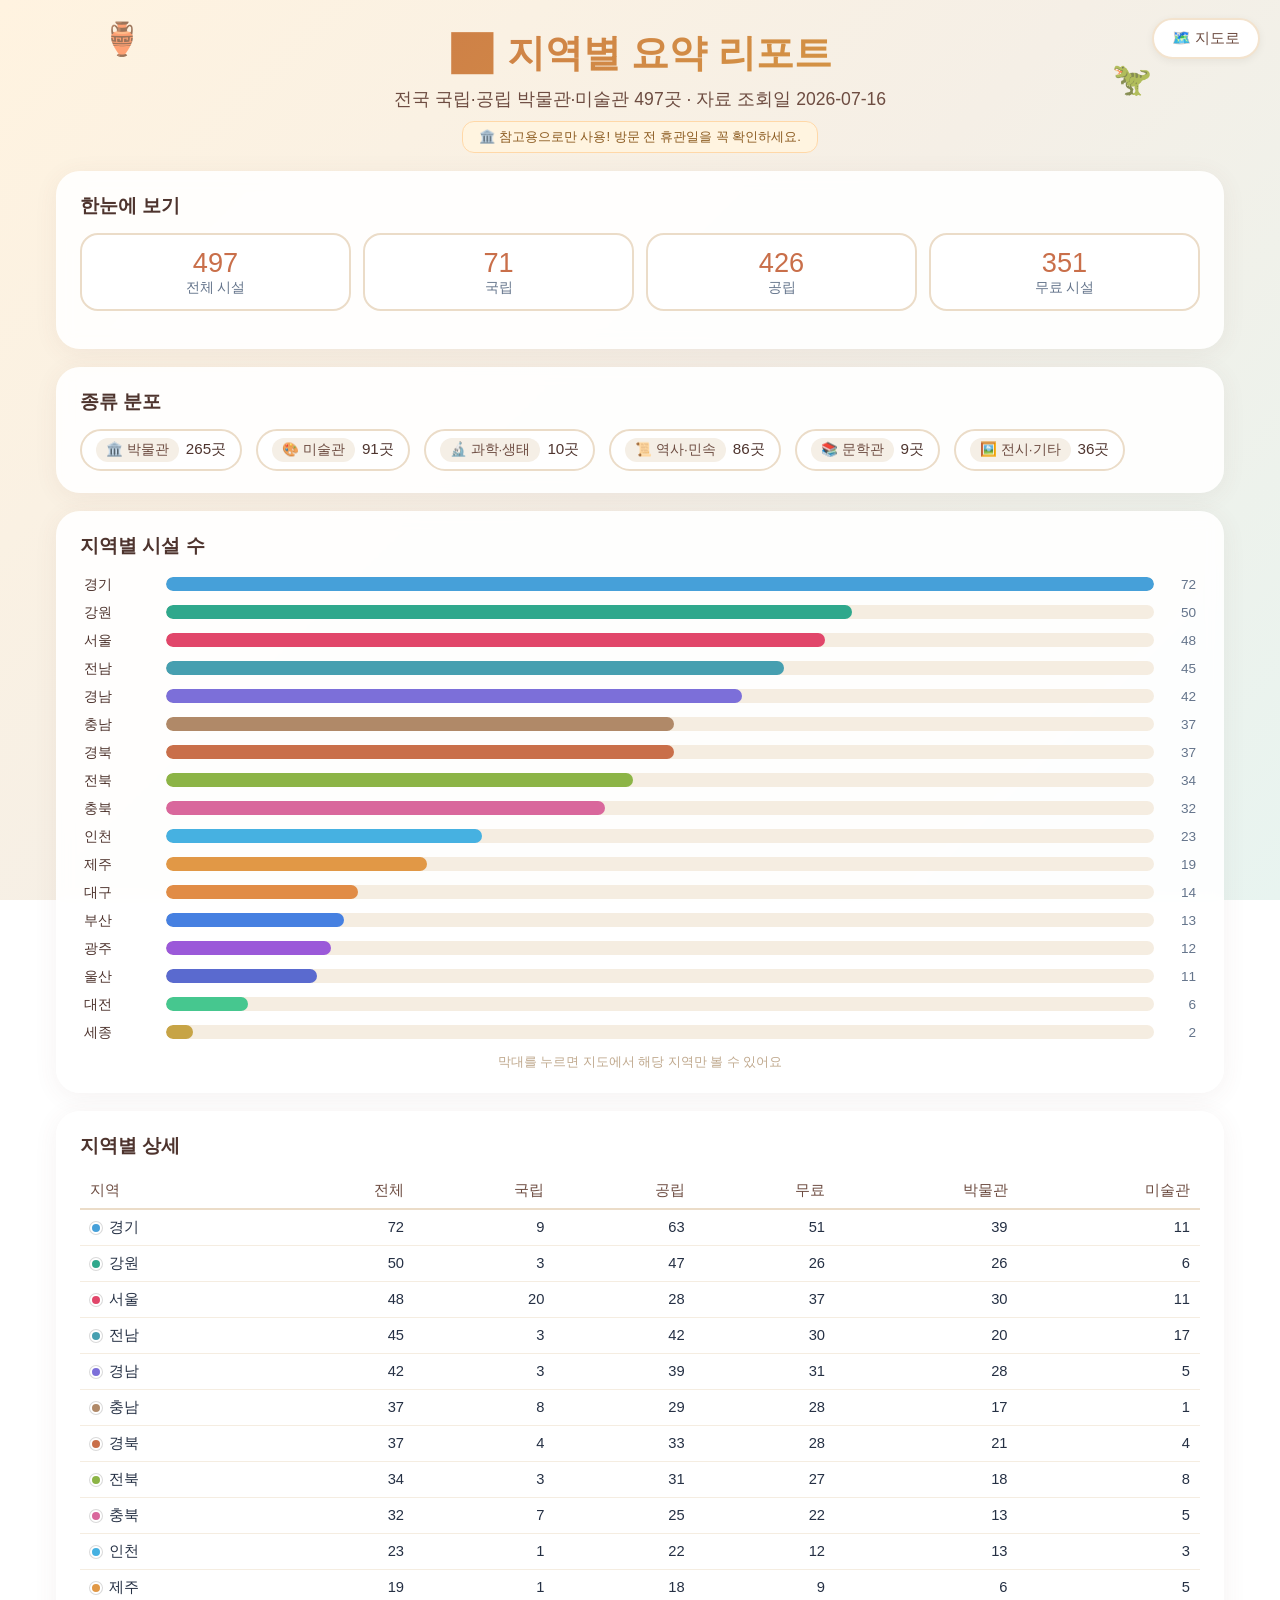
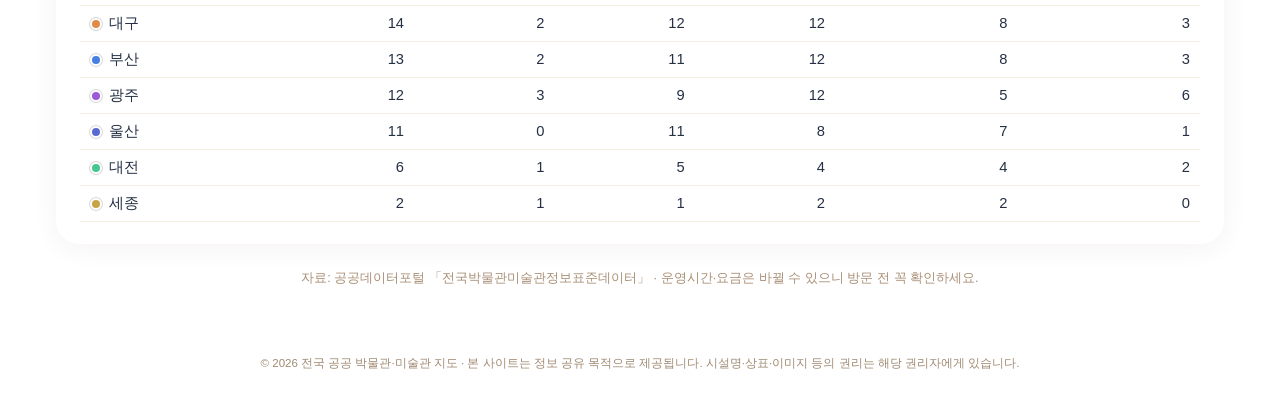
==== report.html @ 0f8174a8 "전국 공공 박물관·미술관 지도 초기 버전 - 공공데이터포털 전국박물관미술관정보표준데이터 기반 국립·공립 497곳 - Leaflet 지도 + 카드 목록, 지역/시군구/구분/종류/무료" ====
<!DOCTYPE html>
<html lang="ko">
<head>
<meta charset="UTF-8">
<meta name="viewport" content="width=device-width, initial-scale=1.0">
<meta http-equiv="Content-Security-Policy" content="default-src 'self'; script-src 'self'; style-src 'self' 'unsafe-inline' https://fonts.googleapis.com; font-src https://fonts.gstatic.com; img-src 'self' data:; connect-src 'self'; object-src 'none'; base-uri 'self'; form-action 'none'">
<title>지역별 요약 리포트 📊</title>
<meta name="description" content="전국 국립·공립 박물관·미술관 지역별 현황 요약 리포트">
<meta name="theme-color" content="#8D6E63">
<link rel="manifest" href="manifest.json">
<link rel="icon" type="image/png" sizes="512x512" href="assets/icons/app-icon-512.png">
<link rel="apple-touch-icon" sizes="180x180" href="assets/icons/app-icon-apple-180.png">
<meta name="apple-mobile-web-app-capable" content="yes">
<meta name="apple-mobile-web-app-status-bar-style" content="default">
<meta name="apple-mobile-web-app-title" content="박물관 지도">
<link rel="stylesheet" href="assets/css/style.css">
</head>
<body>

<header class="app-header">
  <a class="report-btn" href="index.html">🗺️ 지도로</a>
  <div class="header-inner">
    <h1 class="app-title">📊 지역별 요약 리포트</h1>
    <p class="app-subtitle">전국 국립·공립 박물관·미술관 <span id="totalCount"></span>곳 · 자료 조회일 <span id="surveyDate"></span></p>
    <div class="top-notice">🏛️ 참고용으로만 사용! 방문 전 휴관일을 꼭 확인하세요.</div>
  </div>
  <div class="floating-emoji e1">🏺</div>
  <div class="floating-emoji e2">🦖</div>
</header>

<main class="container report-page">

  <!-- 핵심 지표 -->
  <section class="panel">
    <h2 class="report-section-title">한눈에 보기</h2>
    <div class="stat-tiles" id="statTiles"></div>
  </section>

  <!-- 종류 분포 -->
  <section class="panel">
    <h2 class="report-section-title">종류 분포</h2>
    <div class="status-chips" id="kindChips"></div>
  </section>

  <!-- 지역별 시설 수 -->
  <section class="panel">
    <h2 class="report-section-title">지역별 시설 수</h2>
    <div class="district-bars" id="regionBars"></div>
    <p class="dash-hint">막대를 누르면 지도에서 해당 지역만 볼 수 있어요</p>
  </section>

  <!-- 지역별 상세 표 -->
  <section class="panel">
    <h2 class="report-section-title">지역별 상세</h2>
    <div class="table-wrap">
      <table class="report-table" id="reportTable">
        <thead>
          <tr>
            <th>지역</th><th>전체</th><th>국립</th><th>공립</th><th>무료</th><th>박물관</th><th>미술관</th>
          </tr>
        </thead>
        <tbody></tbody>
      </table>
    </div>
  </section>

  <footer class="app-footer">
    <p>자료: 공공데이터포털 「전국박물관미술관정보표준데이터」 · 운영시간·요금은 바뀔 수 있으니 방문 전 꼭 확인하세요.</p>
  </footer>
</main>

<div class="site-notice" role="note">
  © 2026 전국 공공 박물관·미술관 지도 · 본 사이트는 정보 공유 목적으로 제공됩니다. 시설명·상표·이미지 등의 권리는 해당 권리자에게 있습니다.
</div>

<script src="assets/js/data.js"></script>
<script src="assets/js/report.js"></script>
</body>
</html>
---- assets/css/style.css ----
@import url('https://fonts.googleapis.com/css2?family=Jua&display=swap');

:root {
  --brown: #6D4C41;
  --brown-dark: #4E342E;
  --terracotta: #C96F4A;
  --gold: #D9A441;
  --teal: #2FA88C;
  --grad-primary: linear-gradient(135deg, #C96F4A, #D9A441);
  --border-light: #EBDCC8;
  --text-muted: #64748b;
  --shadow-card: 0 8px 25px rgba(0, 0, 0, 0.1);
  --shadow-card-hover: 0 15px 35px rgba(0, 0, 0, 0.18);
  --shadow-panel: 0 4px 24px rgba(109, 76, 65, 0.07);
}

* { margin: 0; padding: 0; box-sizing: border-box; }

body {
  font-family: 'Jua', -apple-system, BlinkMacSystemFont, 'Segoe UI', 'Noto Sans KR', sans-serif;
  background: linear-gradient(135deg, #FFF3E0 0%, #F5EFE6 50%, #E8F4F0 100%);
  background-attachment: fixed;
  color: var(--brown-dark);
  min-height: 100vh;
}

/* ---------- 헤더 ---------- */
.app-header {
  position: relative;
  text-align: center;
  padding: 28px 16px 18px;
  overflow: hidden;
}
.app-title {
  font-size: 2.4rem;
  background: var(--grad-primary);
  -webkit-background-clip: text;
  background-clip: text;
  -webkit-text-fill-color: transparent;
  text-shadow: none;
}
.app-subtitle { margin-top: 8px; font-size: 1.1rem; color: var(--brown); }
.top-notice {
  display: inline-block; text-align: center;
  margin: 10px auto 0; padding: 6px 16px;
  background: #FFF4E0; color: #8B5A1F;
  border: 1px solid #FFD8A8; border-radius: 12px;
  font-size: 0.82rem; line-height: 1.35;
  position: relative; z-index: 1;
}
.floating-emoji {
  position: absolute; font-size: 2rem; opacity: 0.7;
  animation: float 4s ease-in-out infinite;
  pointer-events: none;
}
.e1 { top: 20px; left: 8%; }
.e2 { top: 60px; right: 10%; animation-delay: 1s; }
.e3 { bottom: 12px; left: 20%; animation-delay: 2s; }
.e4 { bottom: 24px; right: 22%; animation-delay: 3s; }
@keyframes float {
  0%, 100% { transform: translateY(0) rotate(-4deg); }
  50% { transform: translateY(-12px) rotate(4deg); }
}

.container { max-width: 1200px; margin: 0 auto; padding: 0 16px 40px; }

.report-btn {
  position: absolute; top: 18px; right: 20px; z-index: 10;
  font-size: 0.95rem; text-decoration: none;
  padding: 8px 18px; border-radius: 999px;
  background: white; color: var(--brown);
  border: 2px solid #F3E3CE;
  box-shadow: 0 2px 8px rgba(0, 0, 0, 0.06);
  transition: all 0.25s;
}
.report-btn:hover {
  background: var(--grad-primary); color: white; border-color: transparent;
  transform: translateY(-2px);
  box-shadow: 0 4px 14px rgba(201, 111, 74, 0.4);
}

/* ---------- 패널 공통 ---------- */
.panel {
  background: rgba(255, 255, 255, 0.9);
  backdrop-filter: blur(8px);
  border-radius: 24px;
  box-shadow: var(--shadow-panel);
  padding: 18px 20px;
  margin-bottom: 18px;
}

/* ---------- 리포트 페이지 ---------- */
.report-page .panel { padding: 22px 24px; }
.report-section-title {
  font-size: 1.2rem; color: var(--brown-dark); margin-bottom: 14px;
}
.status-chips { display: flex; flex-wrap: wrap; gap: 14px; }
.status-chip {
  display: inline-flex; align-items: center; gap: 7px;
  background: white; border: 2px solid var(--border-light);
  border-radius: 999px; padding: 7px 14px;
}
.status-chip .tag { font-size: 0.85rem; }
.chip-num { font-size: 0.95rem; color: var(--brown-dark); }
.table-wrap { overflow-x: auto; }
.report-table {
  width: 100%; border-collapse: collapse; font-size: 0.92rem;
  min-width: 560px;
}
.report-table th {
  color: var(--brown); font-weight: normal; text-align: left;
  padding: 8px 10px; border-bottom: 2px solid var(--border-light);
  white-space: nowrap;
}
.report-table td {
  padding: 8px 10px; color: #253044;
  border-bottom: 1px solid #F5EDE1; white-space: nowrap;
}
.report-table td:not(:first-child), .report-table th:not(:first-child) { text-align: right; }
.report-table tr:hover td { background: #FBF6EE; }
.report-table .legend-dot { margin-right: 7px; }

.stat-tiles {
  display: grid; grid-template-columns: repeat(auto-fit, minmax(130px, 1fr));
  gap: 12px; margin-bottom: 16px;
}
.stat-tile {
  background: white; border: 2px solid var(--border-light);
  border-radius: 18px; padding: 12px 14px; text-align: center;
}
.stat-tile .num { font-size: 1.7rem; color: var(--terracotta); }
.stat-tile .lbl { font-size: 0.85rem; color: var(--text-muted); }

.district-bars { display: flex; flex-direction: column; gap: 5px; }
.dbar {
  display: grid; grid-template-columns: 74px 1fr 34px; align-items: center;
  gap: 8px; background: none; border: none; cursor: pointer;
  font-family: inherit; font-size: 0.9rem; color: var(--brown-dark);
  padding: 2px 4px; border-radius: 10px; text-align: left;
}
.dbar:hover, .dbar.active { background: #FBF6EE; }
.dbar .track { display: block; background: #F5EDE1; border-radius: 999px; height: 14px; overflow: hidden; }
.dbar .fill { display: block; height: 100%; border-radius: 999px; }
.dbar .cnt { text-align: right; color: var(--text-muted); font-size: 0.85rem; }
.dash-hint { margin-top: 10px; font-size: 0.8rem; color: #C0A98E; text-align: center; }

/* ---------- 필터 바 ---------- */
.filter-row {
  display: flex; flex-wrap: wrap; align-items: center; gap: 8px;
  margin-bottom: 10px;
}
.filter-row:last-child { margin-bottom: 0; }
.filter-label {
  font-size: 0.85rem; color: var(--text-muted); min-width: 56px;
}
.search-row { gap: 10px; }

.filter-collapse-btn {
  flex: 0 0 44px; min-height: 44px;
  background: white; color: var(--brown);
  border: 2px solid var(--border-light); border-radius: 999px;
  font-size: 1rem; cursor: pointer;
  box-shadow: 0 2px 8px rgba(0, 0, 0, 0.06);
  transition: all 0.25s;
}
.filter-collapse-btn:hover {
  transform: translateY(-2px);
  box-shadow: 0 4px 12px rgba(109, 76, 65, 0.2);
}
.filter-groups[hidden] { display: none; }
.search-box {
  flex: 1; min-width: 220px; position: relative;
}
.search-icon { position: absolute; left: 14px; top: 50%; transform: translateY(-50%); }
.search-box input {
  width: 100%; padding: 11px 16px 11px 42px;
  border: 2px solid var(--border-light); border-radius: 999px;
  font-family: inherit; font-size: 1rem; color: var(--brown-dark);
  outline: none; background: white; transition: box-shadow 0.2s, border-color 0.2s;
}
.search-box input:focus {
  border-color: #D9A441;
  box-shadow: 0 0 0 3px rgba(217, 164, 65, 0.18);
}
.district-select {
  padding: 11px 16px; border: 2px solid var(--border-light); border-radius: 999px;
  font-family: inherit; font-size: 1rem; color: var(--brown-dark);
  background: white; cursor: pointer; outline: none;
  max-width: 220px;
}

.pill {
  font-family: inherit; font-size: 0.92rem;
  padding: 7px 16px; border-radius: 999px; cursor: pointer;
  background: white; color: var(--brown);
  border: 2px solid #F3E3CE;
  box-shadow: 0 2px 8px rgba(0, 0, 0, 0.06);
  transition: all 0.25s;
}
.pill:hover { transform: translateY(-2px); }
.pill.active {
  background: var(--grad-primary); color: white; border-color: transparent;
  box-shadow: 0 4px 14px rgba(201, 111, 74, 0.4);
}
.pill.reset { color: var(--text-muted); border-color: #eee; }
.result-count { margin-top: 12px; font-size: 0.95rem; color: var(--brown); }

/* ---------- 뷰 전환 ---------- */
.view-toggle { display: none; justify-content: center; gap: 8px; margin-bottom: 14px; }

/* ---------- 지도 + 목록 ---------- */
.content-grid {
  display: grid; grid-template-columns: 55% 1fr; gap: 18px; align-items: start;
}
.map-pane {
  position: sticky; top: 16px;
  border-radius: 25px; overflow: hidden;
  box-shadow: var(--shadow-card);
  background: white;
}
#map { height: calc(100vh - 120px); min-height: 420px; }
.map-legend {
  position: absolute; bottom: 12px; left: 12px; z-index: 800;
  background: rgba(255, 255, 255, 0.92); border-radius: 14px;
  padding: 8px 12px; font-size: 0.75rem; color: var(--brown-dark);
  box-shadow: 0 2px 8px rgba(0, 0, 0, 0.12);
  display: flex; gap: 10px; align-items: center; flex-wrap: wrap;
  max-width: calc(100% - 24px);
}
.legend-dot {
  display: inline-block; width: 12px; height: 12px; border-radius: 50%;
  border: 2px solid white; box-shadow: 0 0 0 1px rgba(0,0,0,0.15);
  vertical-align: -2px; margin-right: 3px;
}

/* Leaflet 팝업을 디자인에 맞게 */
.leaflet-popup-content-wrapper { border-radius: 18px; font-family: 'Jua', sans-serif; }
.popup-name { font-size: 1.05rem; color: var(--brown-dark); margin-bottom: 4px; }
.popup-meta { font-size: 0.85rem; color: var(--text-muted); margin-bottom: 8px; }
.popup-btn {
  font-family: inherit; font-size: 0.85rem; padding: 5px 14px;
  border: none; border-radius: 999px; cursor: pointer;
  background: var(--grad-primary); color: white;
}

/* ---------- 카드 ---------- */
.card-grid {
  display: grid; grid-template-columns: repeat(auto-fill, minmax(240px, 1fr));
  gap: 18px;
}
.facility-card {
  background: white; border-radius: 25px; overflow: hidden;
  box-shadow: var(--shadow-card);
  transition: all 0.4s; cursor: pointer;
  display: flex; flex-direction: column;
}
.facility-card:hover {
  transform: translateY(-8px) rotate(-1deg);
  box-shadow: var(--shadow-card-hover);
}
.card-emoji {
  font-size: 3.2rem; text-align: center; padding: 20px 0 10px;
  background: linear-gradient(135deg, var(--cc1, #F5EFE6), var(--cc2, #FFF3E0));
  position: relative;
}
.fav-btn {
  position: absolute; top: 10px; right: 12px;
  font-size: 1.3rem; background: rgba(255,255,255,0.8);
  border: none; border-radius: 50%; width: 38px; height: 38px;
  cursor: pointer; transition: transform 0.2s;
}
.fav-btn:hover { transform: scale(1.2); }
.card-body { padding: 14px 16px 16px; display: flex; flex-direction: column; gap: 7px; flex: 1; }
.card-name { font-size: 1.08rem; color: var(--brown-dark); line-height: 1.3; }
.card-tags { display: flex; flex-wrap: wrap; gap: 5px; }
.tag {
  font-size: 0.72rem; padding: 3px 10px; border-radius: 999px;
  background: #F5EFE6; color: var(--brown);
}
.tag.district { color: white; }
.tag.type-국립 { background: #E3F2FD; color: #1565C0; }
.tag.type-공립 { background: #E8F5E9; color: #2E7D32; }
.tag.free { background: #E0F7F5; color: #00796B; }
.tag.paid { background: #FFF3E0; color: #E65100; }
.card-info { font-size: 0.85rem; color: var(--text-muted); line-height: 1.5; }
.card-info .ico { margin-right: 4px; }
.card-locate {
  align-self: flex-start; margin-top: 2px;
  font-family: inherit; font-size: 0.8rem;
  padding: 5px 13px; border-radius: 999px; cursor: pointer;
  background: #FFF3E0; color: #A05A2C; border: none;
  transition: transform 0.2s;
}
.card-locate:hover { transform: translateY(-2px); }

/* ---------- 빈 상태 ---------- */
.empty-state { text-align: center; padding: 60px 0; color: var(--brown); }
.empty-emoji { font-size: 4rem; animation: float 3s ease-in-out infinite; }

/* ---------- 모달 ---------- */
.modal-overlay {
  position: fixed; inset: 0; z-index: 2000;
  background: rgba(0, 0, 0, 0.5); backdrop-filter: blur(4px);
  display: flex; align-items: center; justify-content: center;
  padding: 20px;
}
.modal-overlay[hidden] { display: none; }
.modal-card {
  background: white; border-radius: 25px;
  max-width: 520px; width: 100%; max-height: 85vh; overflow-y: auto;
  padding: 28px 26px 24px; position: relative;
  animation: popIn 0.35s cubic-bezier(0.34, 1.56, 0.64, 1);
}
@keyframes popIn {
  from { transform: scale(0.7); opacity: 0; }
  to { transform: scale(1); opacity: 1; }
}
.modal-close {
  position: absolute; top: 14px; right: 14px;
  width: 38px; height: 38px; border-radius: 50%;
  border: none; background: #F5EFE6; color: var(--brown);
  font-size: 1rem; cursor: pointer; transition: transform 0.3s;
}
.modal-close:hover { transform: rotate(90deg); }
.modal-emoji { font-size: 3rem; text-align: center; }
.modal-title { font-size: 1.4rem; text-align: center; margin: 6px 0 4px; color: var(--brown-dark); }
.modal-tags { display: flex; justify-content: center; flex-wrap: wrap; gap: 6px; margin-bottom: 14px; }
.modal-intro {
  background: #FBF6EE; border-radius: 14px; padding: 10px 14px;
  font-size: 0.88rem; line-height: 1.6; color: #5D4037;
  margin-bottom: 14px;
}
.detail-list { display: flex; flex-direction: column; gap: 9px; margin-bottom: 18px; }
.detail-item {
  display: grid; grid-template-columns: 100px 1fr; gap: 8px;
  font-size: 0.92rem; line-height: 1.5;
  border-left: 4px solid var(--gold); padding-left: 10px;
}
.detail-item .k { color: var(--brown); }
.detail-item .v { color: #253044; word-break: break-all; }
.modal-links { display: flex; gap: 10px; justify-content: center; flex-wrap: wrap; }
.link-btn {
  font-family: inherit; font-size: 0.95rem; text-decoration: none;
  padding: 9px 20px; border-radius: 999px; color: white;
  border: none; cursor: pointer; transition: transform 0.2s;
  display: inline-block;
}
.link-btn:hover { transform: translateY(-2px); }
.link-btn.map { background: #4CAF7D; }
.link-btn.web { background: #38bdf8; }
.link-btn.fav { background: var(--terracotta); }

/* ---------- 푸터 ---------- */
.app-footer { margin-top: 26px; text-align: center; font-size: 0.8rem; color: #A98F76; }

.site-notice {
  max-width: 1200px; margin: 18px auto 0; padding: 10px 20px 30px;
  text-align: center; color: #A08A72; font-size: 0.72rem; line-height: 1.5;
}

/* ---------- 반응형 ---------- */
@media (max-width: 900px) {
  .app-title { font-size: 1.7rem; }
  .view-toggle { display: flex; }
  .content-grid { grid-template-columns: 1fr; }
  .map-pane { position: relative; top: auto; }
  #map { height: 62vh; min-height: 340px; }
  .content-grid.view-map .list-pane { display: none; }
  .content-grid.view-list .map-pane { display: none; }
  .card-grid { grid-template-columns: repeat(auto-fill, minmax(200px, 1fr)); gap: 12px; }
  .filter-label { width: 100%; min-width: 0; }
  .district-select { max-width: none; flex: 1; }
}
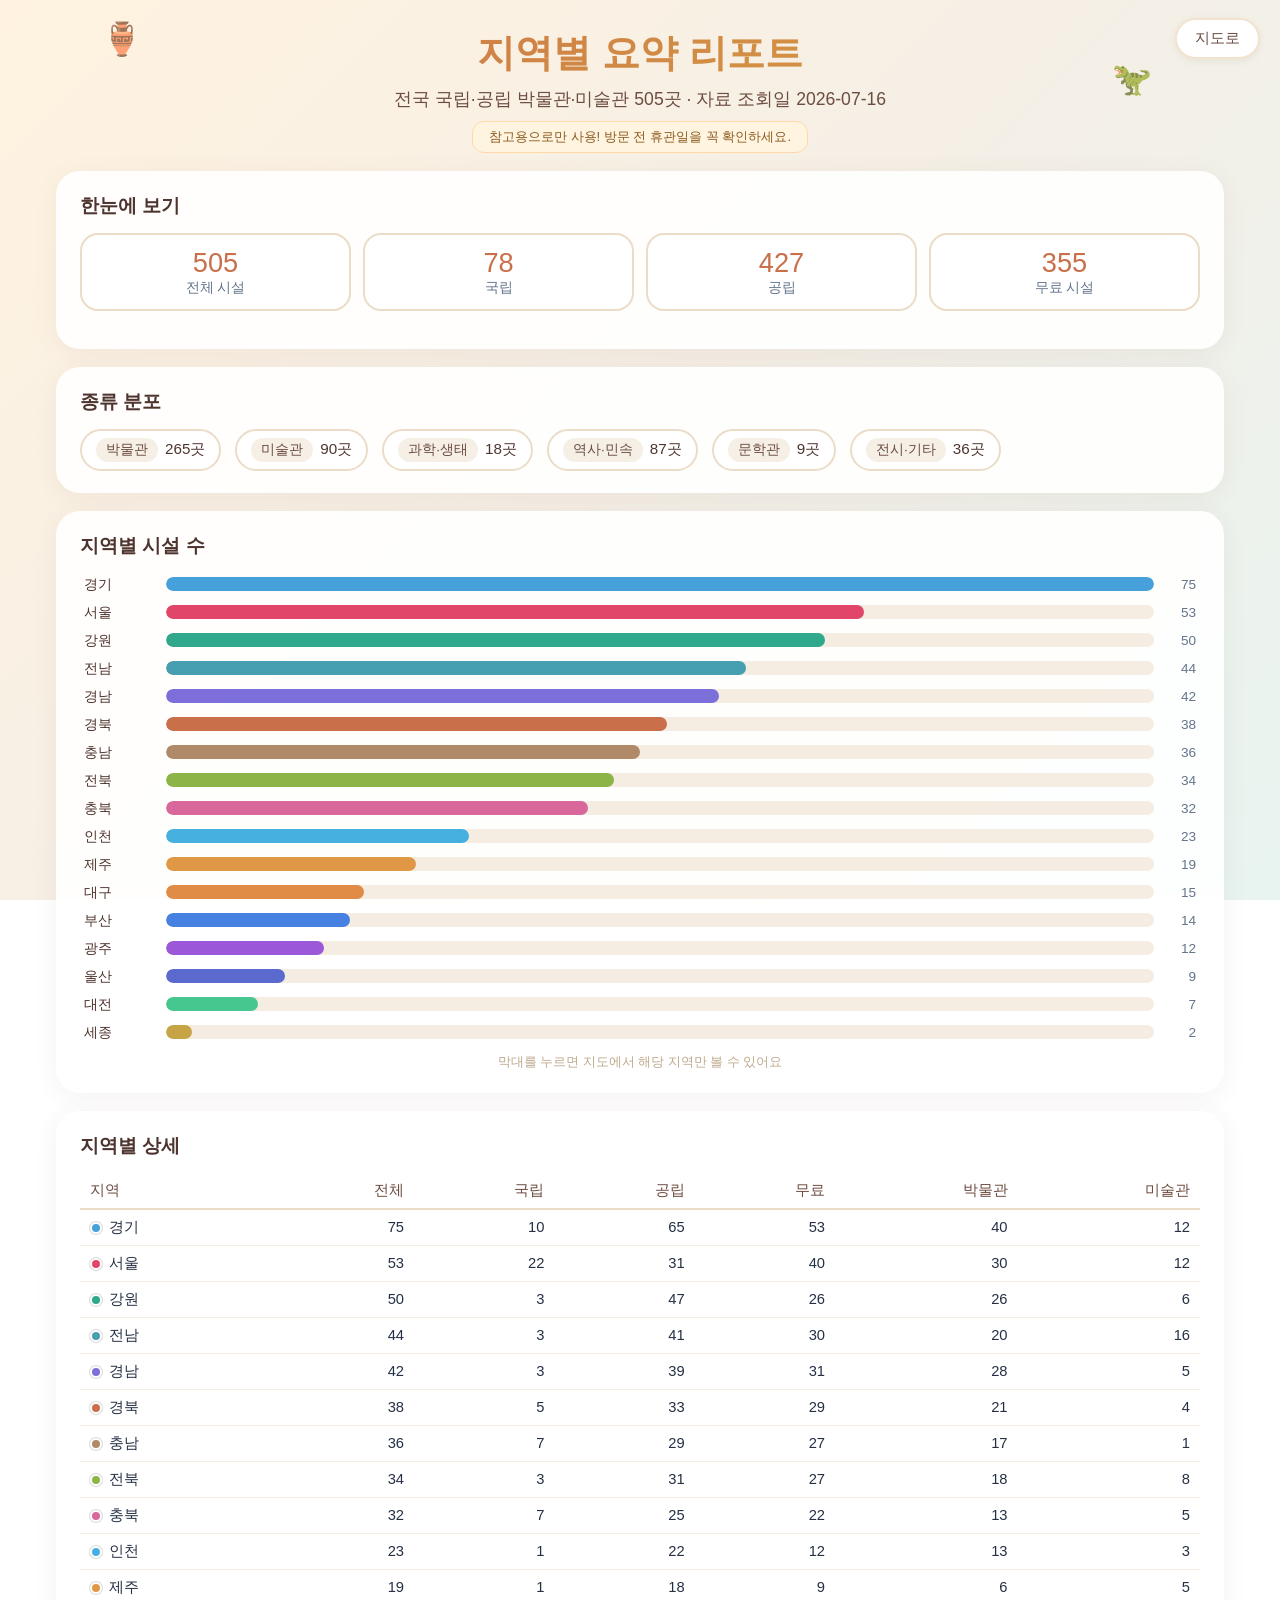
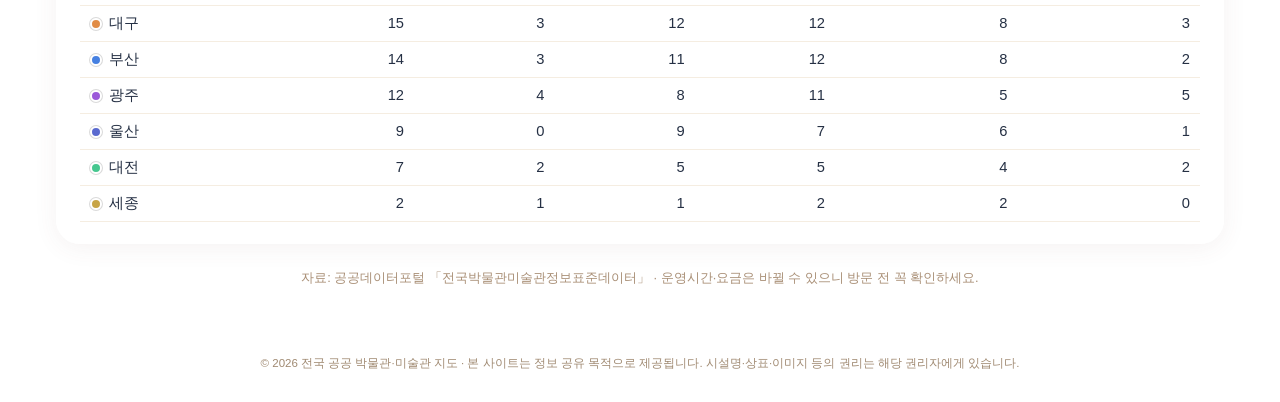
==== commit acbfcef0: "UI 정리, 새 앱 아이콘, 중복 데이터 병합 - 새 앱 아이콘(map-icon.png) 적용, 4개 PWA 사이즈 재생성 - 카드 이모지는 유지하되 제목·라벨·버튼·모달의 장식용" ====
--- a/report.html
+++ b/report.html
@@ -4,7 +4,7 @@
 <meta charset="UTF-8">
 <meta name="viewport" content="width=device-width, initial-scale=1.0">
 <meta http-equiv="Content-Security-Policy" content="default-src 'self'; script-src 'self'; style-src 'self' 'unsafe-inline' https://fonts.googleapis.com; font-src https://fonts.gstatic.com; img-src 'self' data:; connect-src 'self'; object-src 'none'; base-uri 'self'; form-action 'none'">
-<title>지역별 요약 리포트 📊</title>
+<title>지역별 요약 리포트</title>
 <meta name="description" content="전국 국립·공립 박물관·미술관 지역별 현황 요약 리포트">
 <meta name="theme-color" content="#8D6E63">
 <link rel="manifest" href="manifest.json">
@@ -18,11 +18,11 @@
 <body>
 
 <header class="app-header">
-  <a class="report-btn" href="index.html">🗺️ 지도로</a>
+  <a class="report-btn" href="index.html">지도로</a>
   <div class="header-inner">
-    <h1 class="app-title">📊 지역별 요약 리포트</h1>
+    <h1 class="app-title">지역별 요약 리포트</h1>
     <p class="app-subtitle">전국 국립·공립 박물관·미술관 <span id="totalCount"></span>곳 · 자료 조회일 <span id="surveyDate"></span></p>
-    <div class="top-notice">🏛️ 참고용으로만 사용! 방문 전 휴관일을 꼭 확인하세요.</div>
+    <div class="top-notice">참고용으로만 사용! 방문 전 휴관일을 꼭 확인하세요.</div>
   </div>
   <div class="floating-emoji e1">🏺</div>
   <div class="floating-emoji e2">🦖</div>
--- a/assets/css/style.css
+++ b/assets/css/style.css
@@ -171,9 +171,8 @@
 .search-box {
   flex: 1; min-width: 220px; position: relative;
 }
-.search-icon { position: absolute; left: 14px; top: 50%; transform: translateY(-50%); }
 .search-box input {
-  width: 100%; padding: 11px 16px 11px 42px;
+  width: 100%; padding: 11px 16px;
   border: 2px solid var(--border-light); border-radius: 999px;
   font-family: inherit; font-size: 1rem; color: var(--brown-dark);
   outline: none; background: white; transition: box-shadow 0.2s, border-color 0.2s;
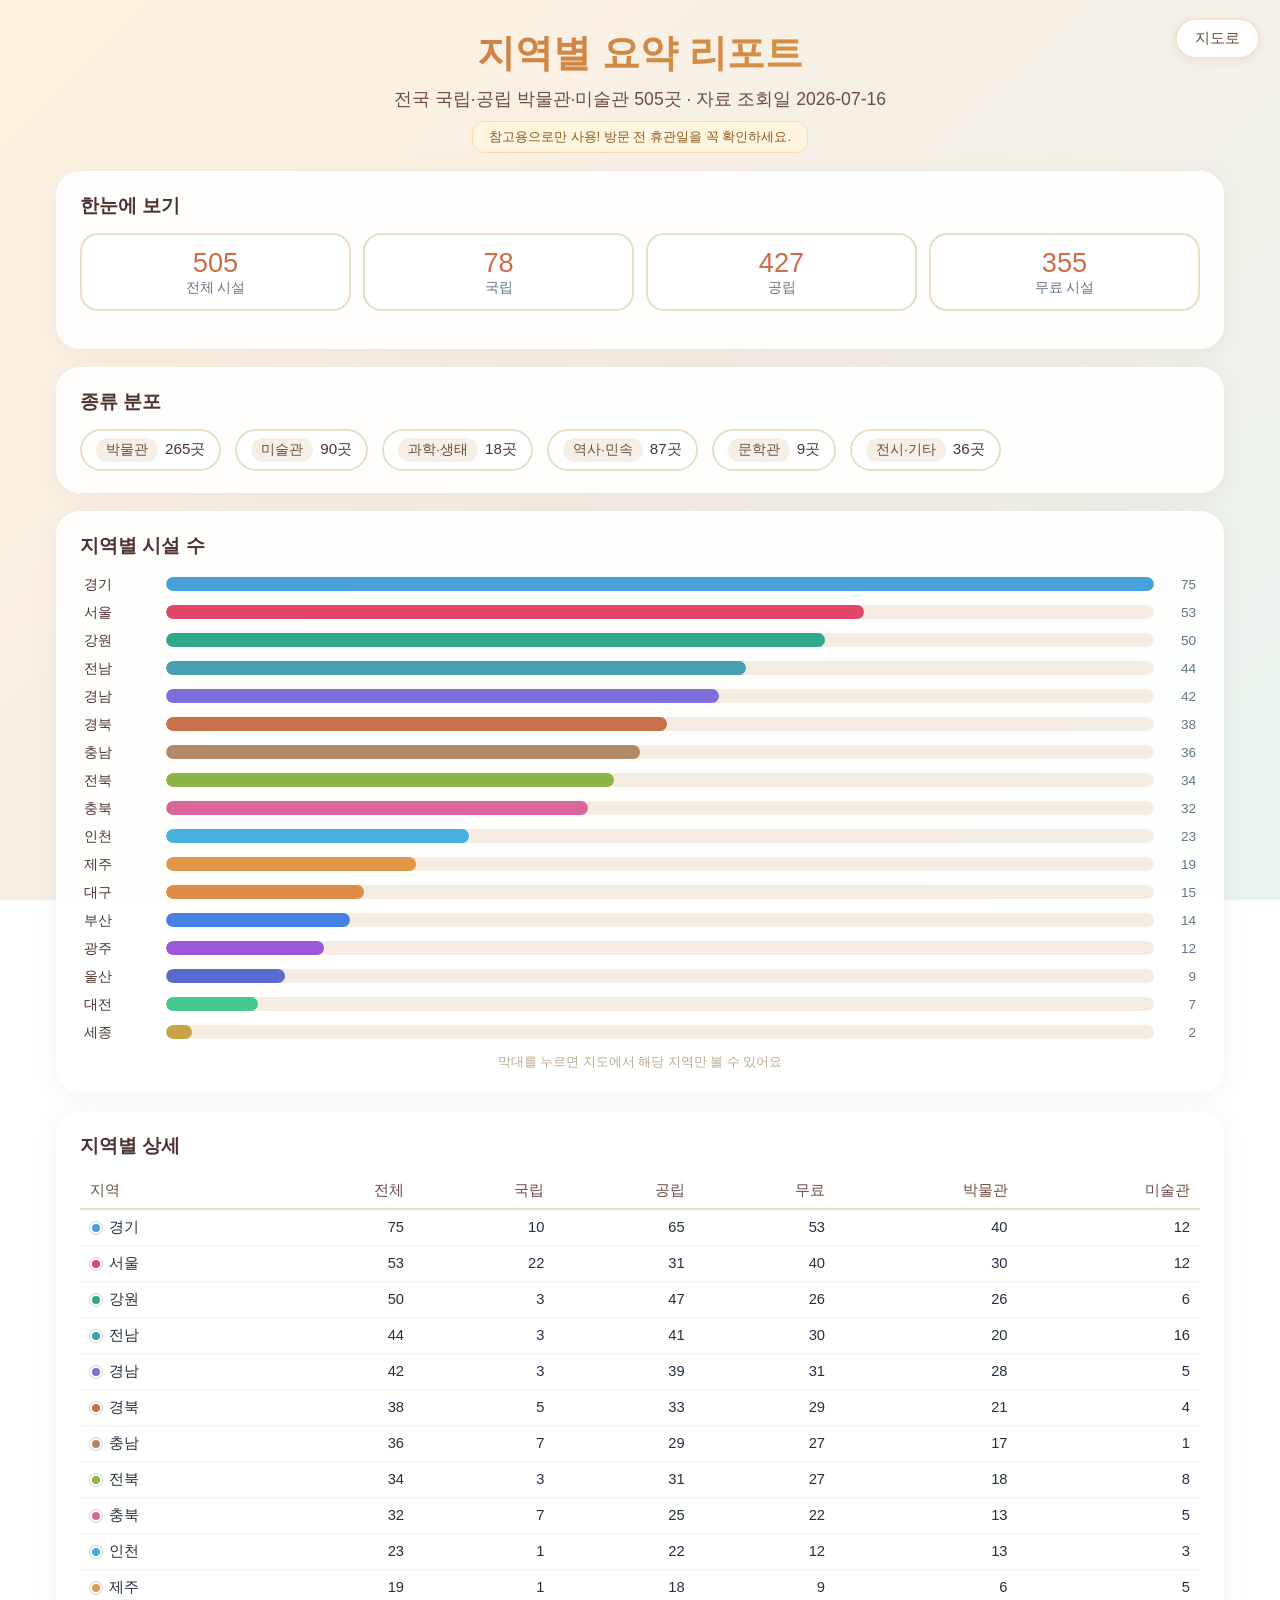
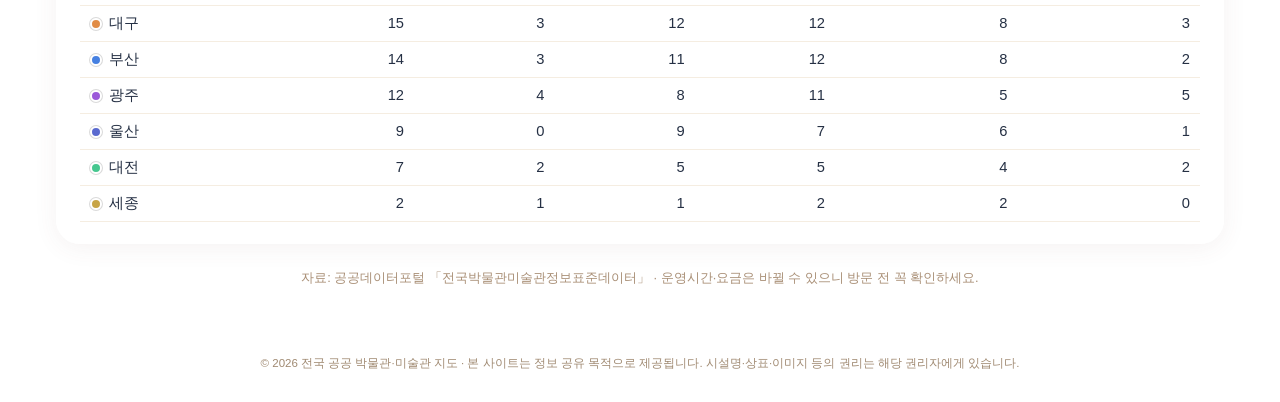
==== commit a4e392e7: "장식용 이모지 제거 및 카드 레이아웃 정리 제목·floating 장식·카드 큰 아이콘·정보 아이콘 등 장식용 이모지 삭제. 찜하기 버튼을 카드 제목과 같은 줄 오른쪽으로 이동(빈 " ====
--- a/report.html
+++ b/report.html
@@ -24,8 +24,6 @@
     <p class="app-subtitle">전국 국립·공립 박물관·미술관 <span id="totalCount"></span>곳 · 자료 조회일 <span id="surveyDate"></span></p>
     <div class="top-notice">참고용으로만 사용! 방문 전 휴관일을 꼭 확인하세요.</div>
   </div>
-  <div class="floating-emoji e1">🏺</div>
-  <div class="floating-emoji e2">🦖</div>
 </header>
 
 <main class="container report-page">
--- a/assets/css/style.css
+++ b/assets/css/style.css
@@ -48,15 +48,6 @@
   font-size: 0.82rem; line-height: 1.35;
   position: relative; z-index: 1;
 }
-.floating-emoji {
-  position: absolute; font-size: 2rem; opacity: 0.7;
-  animation: float 4s ease-in-out infinite;
-  pointer-events: none;
-}
-.e1 { top: 20px; left: 8%; }
-.e2 { top: 60px; right: 10%; animation-delay: 1s; }
-.e3 { bottom: 12px; left: 20%; animation-delay: 2s; }
-.e4 { bottom: 24px; right: 22%; animation-delay: 3s; }
 @keyframes float {
   0%, 100% { transform: translateY(0) rotate(-4deg); }
   50% { transform: translateY(-12px) rotate(4deg); }
@@ -257,20 +248,15 @@
   transform: translateY(-8px) rotate(-1deg);
   box-shadow: var(--shadow-card-hover);
 }
-.card-emoji {
-  font-size: 3.2rem; text-align: center; padding: 20px 0 10px;
-  background: linear-gradient(135deg, var(--cc1, #F5EFE6), var(--cc2, #FFF3E0));
-  position: relative;
-}
 .fav-btn {
-  position: absolute; top: 10px; right: 12px;
-  font-size: 1.3rem; background: rgba(255,255,255,0.8);
-  border: none; border-radius: 50%; width: 38px; height: 38px;
-  cursor: pointer; transition: transform 0.2s;
+  flex: 0 0 auto; font-size: 1.2rem; background: none;
+  border: none; cursor: pointer; padding: 2px; line-height: 1;
+  transition: transform 0.2s;
 }
 .fav-btn:hover { transform: scale(1.2); }
-.card-body { padding: 14px 16px 16px; display: flex; flex-direction: column; gap: 7px; flex: 1; }
-.card-name { font-size: 1.08rem; color: var(--brown-dark); line-height: 1.3; }
+.card-body { padding: 16px 16px 16px; display: flex; flex-direction: column; gap: 7px; flex: 1; }
+.card-title-row { display: flex; align-items: flex-start; justify-content: space-between; gap: 8px; }
+.card-name { font-size: 1.08rem; color: var(--brown-dark); line-height: 1.3; flex: 1; min-width: 0; }
 .card-tags { display: flex; flex-wrap: wrap; gap: 5px; }
 .tag {
   font-size: 0.72rem; padding: 3px 10px; border-radius: 999px;
@@ -294,7 +280,6 @@
 
 /* ---------- 빈 상태 ---------- */
 .empty-state { text-align: center; padding: 60px 0; color: var(--brown); }
-.empty-emoji { font-size: 4rem; animation: float 3s ease-in-out infinite; }
 
 /* ---------- 모달 ---------- */
 .modal-overlay {
@@ -321,7 +306,6 @@
   font-size: 1rem; cursor: pointer; transition: transform 0.3s;
 }
 .modal-close:hover { transform: rotate(90deg); }
-.modal-emoji { font-size: 3rem; text-align: center; }
 .modal-title { font-size: 1.4rem; text-align: center; margin: 6px 0 4px; color: var(--brown-dark); }
 .modal-tags { display: flex; justify-content: center; flex-wrap: wrap; gap: 6px; margin-bottom: 14px; }
 .modal-intro {
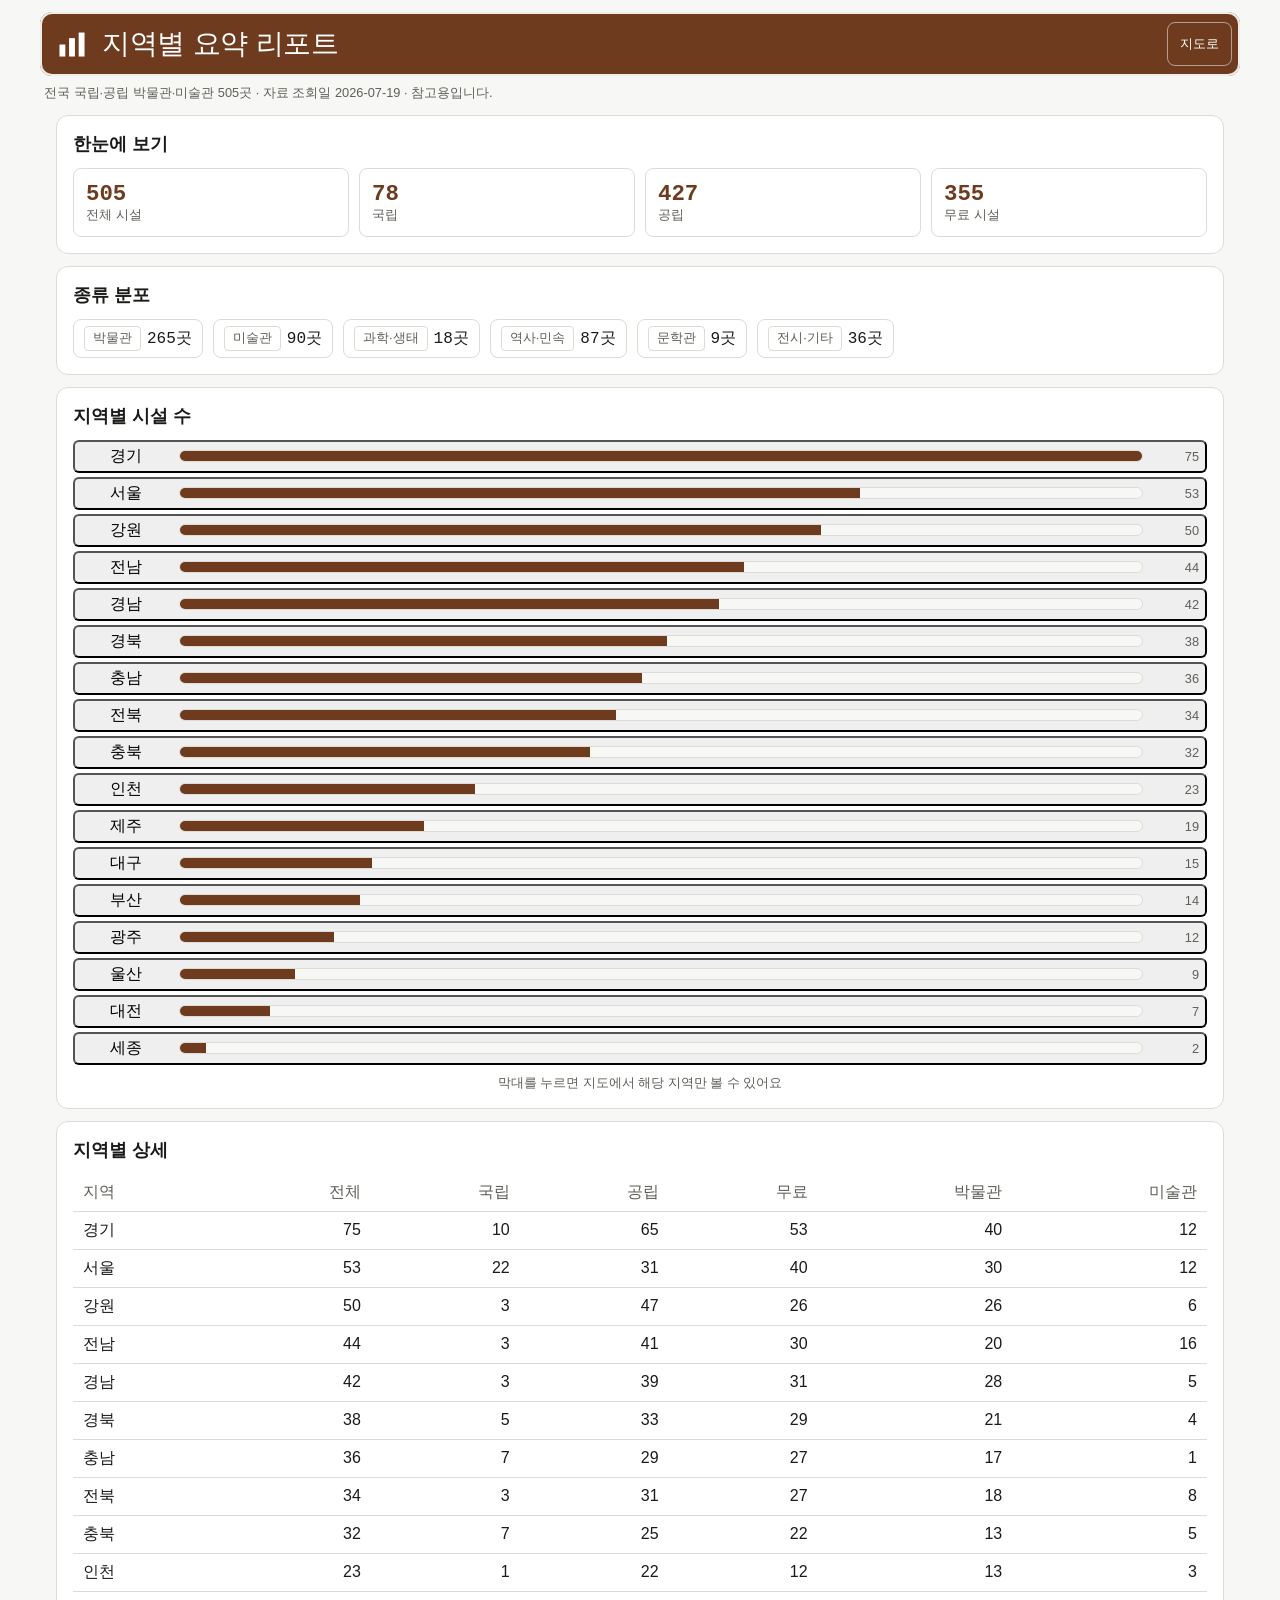
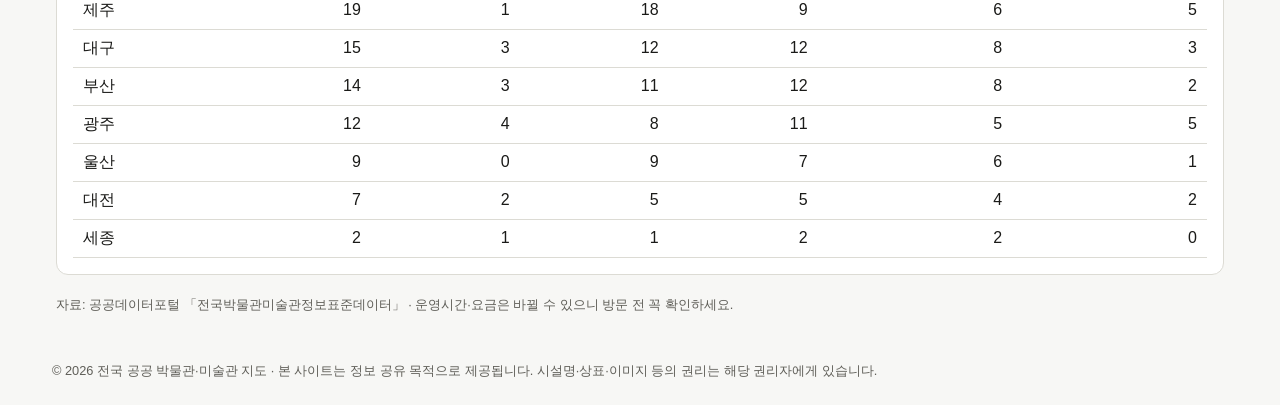
==== commit 097db4e4: "feat: 공공 안내 표지 체계 적용 (파일럿) 지도 PWA 7종이 공유할 디자인 시스템의 파일럿. daitmap 의 도로표지판 언어를 계승하고, 도로표지규칙 제8조(문화재·관광 " ====
--- a/report.html
+++ b/report.html
@@ -2,11 +2,11 @@
 <html lang="ko">
 <head>
 <meta charset="UTF-8">
-<meta name="viewport" content="width=device-width, initial-scale=1.0">
+<meta name="viewport" content="width=device-width, initial-scale=1.0, viewport-fit=cover">
 <meta http-equiv="Content-Security-Policy" content="default-src 'self'; script-src 'self'; style-src 'self' 'unsafe-inline' https://fonts.googleapis.com; font-src https://fonts.gstatic.com; img-src 'self' data:; connect-src 'self'; object-src 'none'; base-uri 'self'; form-action 'none'">
 <title>지역별 요약 리포트</title>
 <meta name="description" content="전국 국립·공립 박물관·미술관 지역별 현황 요약 리포트">
-<meta name="theme-color" content="#8D6E63">
+<meta name="theme-color" content="#6E3B1F">
 <link rel="manifest" href="manifest.json">
 <link rel="icon" type="image/png" sizes="512x512" href="assets/icons/app-icon-512.png">
 <link rel="apple-touch-icon" sizes="180x180" href="assets/icons/app-icon-apple-180.png">
@@ -18,12 +18,18 @@
 <body>
 
 <header class="app-header">
-  <a class="report-btn" href="index.html">지도로</a>
   <div class="header-inner">
-    <h1 class="app-title">지역별 요약 리포트</h1>
-    <p class="app-subtitle">전국 국립·공립 박물관·미술관 <span id="totalCount"></span>곳 · 자료 조회일 <span id="surveyDate"></span></p>
-    <div class="top-notice">참고용으로만 사용! 방문 전 휴관일을 꼭 확인하세요.</div>
+    <svg class="sign-mark" viewBox="0 0 24 24" aria-hidden="true" focusable="false">
+      <rect x="2.6" y="12.4" width="4.4" height="9"/>
+      <rect x="9.8" y="7.6" width="4.4" height="13.8"/>
+      <rect x="17" y="3.4" width="4.4" height="18"/>
+    </svg>
+    <div class="sign-text">
+      <h1 class="app-title">지역별 요약 리포트</h1>
+    </div>
+    <a class="report-btn" href="index.html">지도로</a>
   </div>
+  <p class="app-notice">전국 국립·공립 박물관·미술관 <span id="totalCount"></span>곳 · 자료 조회일 <span id="surveyDate"></span> · 참고용입니다.</p>
 </header>
 
 <main class="container report-page">
--- a/assets/css/style.css
+++ b/assets/css/style.css
@@ -1,356 +1,811 @@
-@import url('https://fonts.googleapis.com/css2?family=Jua&display=swap');
+@import url('https://fonts.googleapis.com/css2?family=Do+Hyeon&family=IBM+Plex+Sans+KR:wght@400;500;600&family=JetBrains+Mono:wght@500;700&display=swap');
+
+/* ============================================================
+   공공 안내 표지 체계 — 다있맵(daitmap) 지도 PWA 공용
+   면색 1개가 앱을 구분하고, 나머지는 전부 조용하게 둔다.
+   그림자로 띄우지 않는다. 판은 면색과 1px 괘선으로 만든다.
+   ============================================================ */
 
 :root {
-  --brown: #6D4C41;
-  --brown-dark: #4E342E;
-  --terracotta: #C96F4A;
-  --gold: #D9A441;
-  --teal: #2FA88C;
-  --grad-primary: linear-gradient(135deg, #C96F4A, #D9A441);
-  --border-light: #EBDCC8;
-  --text-muted: #64748b;
-  --shadow-card: 0 8px 25px rgba(0, 0, 0, 0.1);
-  --shadow-card-hover: 0 15px 35px rgba(0, 0, 0, 0.18);
-  --shadow-panel: 0 4px 24px rgba(109, 76, 65, 0.07);
+  /* 면색 — 앱마다 이 두 줄만 다르다.
+     도로표지규칙 제8조: 문화재·관광 안내는 갈색 바탕에 흰 글자. */
+  --sign: #6E3B1F;
+  --sign-ink: #FFFFFF;
+  --sign-wash: #F3ECE7;      /* 면색의 아주 옅은 톤 — hover/선택 바닥 */
+
+  /* 중립 — 7개 앱 공통 */
+  --bg: #F7F7F5;
+  --panel: #FFFFFF;
+  --ink: #1A1A18;
+  --ink-muted: #5F5E58;
+  --line: #DCDBD4;
+
+  /* 정보를 나르는 색만 남긴다 */
+  --free: #176B5B;
+  --paid: #8A4B12;
+
+  /* 지도 마커·범례 — 면색과 같은 흙빛 계열에서 명도로 갈라낸다.
+     app.js 의 KIND_ORDER 순서와 1:1로 대응한다. 색값은 디자인 시스템이 소유한다. */
+  --kind-1: #8A5024;   /* 박물관 265곳 — 과반이라 중간 명도 */
+  --kind-2: #E3B577;   /* 미술관 90곳 */
+  --kind-3: #4C7A55;   /* 과학·생태 18곳 */
+  --kind-4: #2E1A0C;   /* 역사·민속 87곳 — 가장 어둡게 */
+  --kind-5: #6B7C9B;   /* 문학관 9곳 */
+  --kind-6: #A8A093;   /* 전시·기타 36곳 */
+
+  /* 1.250 (Major Third) — 이 여섯 단계 밖의 크기를 쓰지 않는다 */
+  --fs-xxl: 2.19rem;
+  --fs-xl:  1.75rem;
+  --fs-l:   1.40rem;
+  --fs-m:   1.12rem;
+  --fs-base: 1rem;
+  --fs-s:   0.80rem;
+
+  --tap: 44px;               /* 최소 터치 타깃 */
+  --radius-panel: 12px;
+  --radius-card: 10px;
+
+  accent-color: var(--sign);
+  caret-color: var(--sign);
+  scrollbar-color: var(--line) transparent;
+  color-scheme: light;
 }
 
 * { margin: 0; padding: 0; box-sizing: border-box; }
 
 body {
-  font-family: 'Jua', -apple-system, BlinkMacSystemFont, 'Segoe UI', 'Noto Sans KR', sans-serif;
-  background: linear-gradient(135deg, #FFF3E0 0%, #F5EFE6 50%, #E8F4F0 100%);
-  background-attachment: fixed;
-  color: var(--brown-dark);
+  font-family: 'IBM Plex Sans KR', -apple-system, BlinkMacSystemFont, 'Segoe UI', sans-serif;
+  background: var(--bg);
+  color: var(--ink);
   min-height: 100vh;
-}
-
-/* ---------- 헤더 ---------- */
+  -webkit-text-size-adjust: 100%;
+}
+
+/* 우리가 그리지 않은 브라우저 표면도 디자인에 포함된다 */
+::selection { background: var(--sign); color: var(--sign-ink); }
+::-webkit-scrollbar { width: 10px; height: 10px; }
+::-webkit-scrollbar-thumb { background: var(--line); border-radius: 999px; }
+::-webkit-scrollbar-track { background: transparent; }
+
+:where(a, button, input, select, [tabindex]):focus-visible {
+  outline: 2px solid var(--sign);
+  outline-offset: 2px;
+  border-radius: 4px;
+}
+
+/* 수치는 표지판의 거리 표기처럼 자리를 지킨다 */
+.num {
+  font-family: 'JetBrains Mono', ui-monospace, monospace;
+  font-variant-numeric: tabular-nums;
+  font-weight: 700;
+}
+
+/* ---------- 헤더: 표지판 ---------- */
 .app-header {
+  padding: max(12px, env(safe-area-inset-top)) 12px 0;
+}
+
+.header-inner {
   position: relative;
+  max-width: 1200px;
+  margin: 0 auto;
+  display: flex;
+  align-items: center;
+  gap: 12px;
+  min-height: 52px;
+  padding: 8px 56px 8px 12px;   /* 우측은 링크복사 버튼 자리 */
+  background: var(--sign);
+  color: var(--sign-ink);
+  border-radius: var(--radius-panel);
+  box-shadow: inset 0 0 0 2px rgba(255, 255, 255, .9);
+}
+
+.sign-mark {
+  flex: 0 0 auto;
+  width: 26px;
+  height: 26px;
+  fill: currentColor;
+}
+
+.sign-text { flex: 1; min-width: 0; }
+
+.app-title {
+  font-family: 'Do Hyeon', 'IBM Plex Sans KR', sans-serif;
+  font-size: var(--fs-l);
+  font-weight: 400;
+  line-height: 1.15;
+  letter-spacing: -0.01em;
+  color: var(--sign-ink);
+  /* 표지판은 이름을 줄이지 않는다. 좁으면 어절 단위로 두 줄이 된다. */
+  word-break: keep-all;
+  text-wrap: balance;
+}
+
+.sign-count {
+  flex: 0 0 auto;
+  display: flex;
+  align-items: baseline;
+  gap: 2px;
+  color: var(--sign-ink);
+}
+.sign-count .num { font-size: var(--fs-l); }
+.sign-count .unit { font-size: var(--fs-s); opacity: .8; }
+
+.app-notice {
+  max-width: 1200px;
+  margin: 8px auto 0;
+  padding: 0 4px;
+  font-size: var(--fs-s);
+  line-height: 1.45;
+  color: var(--ink-muted);
+}
+
+.share-link-btn {
+  position: absolute;
+  top: 50%;
+  right: 4px;
+  transform: translateY(-50%);
+  width: var(--tap);
+  height: var(--tap);
+  display: flex;
+  align-items: center;
+  justify-content: center;
+  border: none;
+  border-radius: 8px;
+  background: transparent;
+  color: var(--sign-ink);
+  line-height: 1;
+  cursor: pointer;
+}
+.share-link-btn:active { background: rgba(255, 255, 255, .16); }
+
+.share-link-toast {
+  position: absolute;
+  right: 4px;
+  top: calc(100% + 6px);
+  z-index: 5;
+  padding: 6px 12px;
+  border-radius: 6px;
+  background: var(--ink);
+  color: #fff;
+  font-size: var(--fs-s);
+  font-weight: 500;
+  white-space: nowrap;
+}
+
+/* ---------- 레이아웃 ---------- */
+.container {
+  max-width: 1200px;
+  margin: 0 auto;
+  padding: 12px 12px max(32px, env(safe-area-inset-bottom));
+}
+
+.panel {
+  background: var(--panel);
+  border: 1px solid var(--line);
+  border-radius: var(--radius-panel);
+  padding: 12px;
+  margin-bottom: 12px;
+}
+
+.report-btn {
+  position: absolute;
+  top: 50%;
+  right: 8px;
+  transform: translateY(-50%);
+  min-height: var(--tap);
+  display: inline-flex;
+  align-items: center;
+  padding: 0 12px;
+  font-size: var(--fs-s);
+  text-decoration: none;
+  color: var(--sign-ink);
+  border: 1px solid rgba(255, 255, 255, .5);
+  border-radius: 8px;
+}
+
+/* ---------- 필터 ---------- */
+.filter-bar { position: sticky; top: 8px; z-index: 900; }
+
+.filter-row {
+  display: flex;
+  flex-wrap: wrap;
+  align-items: center;
+  gap: 8px;
+  margin-bottom: 8px;
+}
+.filter-row:last-child { margin-bottom: 0; }
+
+.filter-label {
+  width: 100%;
+  font-size: var(--fs-s);
+  font-weight: 500;
+  color: var(--ink-muted);
+}
+
+/* 모바일에서는 검색이 한 줄을 다 쓴다. 시군구·필터는 다음 줄로 내려간다. */
+.search-row { gap: 8px; }
+.search-box { flex: 1 1 100%; min-width: 0; }
+
+/* 아이콘 — 컨트롤은 전부 같은 선 굵기로 그린다.
+   헤더의 표지판 픽토그램만 면으로 채운 별개 계열이다. */
+.ico {
+  width: 20px;
+  height: 20px;
+  fill: none;
+  stroke: currentColor;
+  stroke-width: 1.8;
+  stroke-linecap: round;
+  stroke-linejoin: round;
+  pointer-events: none;   /* 클릭 판정이 늘 버튼에 잡히도록 */
+}
+
+/* font-size 는 16px 아래로 내리지 않는다 — iOS 가 포커스 시 페이지를 확대한다 */
+.search-box input,
+.district-select {
+  width: 100%;
+  min-height: var(--tap);
+  padding: 8px 12px;
+  border: 1px solid var(--line);
+  border-radius: 8px;
+  background: var(--panel);
+  font-family: inherit;
+  font-size: var(--fs-base);
+  color: var(--ink);
+  outline: none;
+}
+.search-box input::placeholder { color: var(--ink-muted); }
+.search-box input:focus,
+.district-select:focus { border-color: var(--sign); }
+
+/* min-width:0 이 없으면 select 가 가장 긴 옵션 텍스트만큼 벌어져
+   좁은 화면에서 옆 버튼을 다음 줄로 밀어낸다. */
+.district-select { flex: 1; width: auto; min-width: 0; max-width: none; cursor: pointer; }
+
+.filter-collapse-btn {
+  flex: 0 0 var(--tap);
+  width: var(--tap);
+  min-height: var(--tap);
+  border: 1px solid var(--line);
+  border-radius: 8px;
+  background: var(--panel);
+  color: var(--ink-muted);
+  cursor: pointer;
+}
+.filter-collapse-btn[aria-expanded="true"] {
+  background: var(--sign);
+  border-color: var(--sign);
+  color: var(--sign-ink);
+}
+.filter-collapse-btn .ico { transition: transform .18s ease; }
+.filter-collapse-btn[aria-expanded="true"] .ico { transform: rotate(180deg); }
+.filter-groups[hidden] { display: none; }
+
+.pill {
+  min-height: var(--tap);
+  display: inline-flex;
+  align-items: center;
+  padding: 0 14px;
+  border: 1px solid var(--line);
+  border-radius: 999px;
+  background: var(--panel);
+  font-family: inherit;
+  font-size: var(--fs-base);
+  color: var(--ink);
+  cursor: pointer;
+}
+.pill.active {
+  background: var(--sign);
+  border-color: var(--sign);
+  color: var(--sign-ink);
+}
+.pill.reset { color: var(--ink-muted); }
+
+.result-count-row {
+  display: flex;
+  align-items: center;
+  flex-wrap: wrap;
+  gap: 8px;
+  margin-top: 10px;
+}
+.result-count {
+  margin-left: auto;
+  font-size: var(--fs-s);
+  color: var(--ink-muted);
+}
+
+/* 시각적으로는 작게, 히트 영역은 44px */
+.view-toggle {
+  display: inline-flex;
+  border: 1px solid var(--line);
+  border-radius: 999px;
+  overflow: hidden;
+  background: var(--panel);
+}
+.view-toggle .pill { border: none; border-radius: 0; }
+.view-toggle .pill + .pill { box-shadow: inset 1px 0 0 var(--line); }
+.pill-sm,
+.result-count-row .pill {
+  min-height: var(--tap);
+  padding: 0 12px;
+  font-size: var(--fs-s);
+}
+
+/* ---------- 지도 + 목록 ---------- */
+.content-grid {
+  display: grid;
+  grid-template-columns: 1fr;
+  gap: 12px;
+  align-items: start;
+}
+.content-grid.view-map .list-pane { display: none; }
+.content-grid.view-list .map-pane { display: none; }
+
+.map-pane {
+  position: relative;
+  border: 1px solid var(--line);
+  border-radius: var(--radius-panel);
+  overflow: hidden;
+  background: var(--panel);
+}
+#map { height: 62dvh; min-height: 320px; }
+
+.map-legend {
+  position: absolute;
+  bottom: 10px;
+  left: 10px;
+  z-index: 800;
+  display: flex;
+  gap: 10px;
+  align-items: center;
+  flex-wrap: wrap;
+  max-width: calc(100% - 20px);
+  padding: 7px 10px;
+  border: 1px solid var(--line);
+  border-radius: 8px;
+  background: rgba(255, 255, 255, .94);
+  font-size: var(--fs-s);
+  color: var(--ink);
+}
+.legend-dot {
+  display: inline-block;
+  width: 10px;
+  height: 10px;
+  border-radius: 50%;
+  background: var(--sign);   /* 지도 범례는 인라인 KIND_COLOR 가 덮어쓴다 */
+  border: 1.5px solid #fff;
+  outline: 1px solid rgba(0, 0, 0, .18);
+  vertical-align: -1px;
+  margin-right: 3px;
+}
+
+/* Leaflet 팝업 */
+.leaflet-popup-content-wrapper {
+  border-radius: var(--radius-card);
+  font-family: 'IBM Plex Sans KR', sans-serif;
+}
+.popup-name { font-size: var(--fs-m); font-weight: 600; color: var(--ink); margin-bottom: 3px; }
+.popup-meta { font-size: var(--fs-s); color: var(--ink-muted); margin-bottom: 8px; }
+.popup-btn {
+  min-height: var(--tap);
+  padding: 0 14px;
+  border: none;
+  border-radius: 8px;
+  background: var(--sign);
+  color: var(--sign-ink);
+  font-family: inherit;
+  font-size: var(--fs-s);
+  cursor: pointer;
+}
+
+/* ---------- 카드 ---------- */
+.card-grid {
+  display: grid;
+  grid-template-columns: 1fr;
+  gap: 10px;
+}
+
+.facility-card {
+  display: flex;
+  flex-direction: column;
+  background: var(--panel);
+  border: 1px solid var(--line);
+  border-radius: var(--radius-card);
+  overflow: hidden;
+  cursor: pointer;
+}
+
+.card-body {
+  display: flex;
+  flex-direction: column;
+  gap: 7px;
+  flex: 1;
+  padding: 12px;
+}
+.card-title-row {
+  display: flex;
+  align-items: flex-start;
+  justify-content: space-between;
+  gap: 8px;
+}
+.card-name {
+  flex: 1;
+  min-width: 0;
+  font-size: var(--fs-l);
+  font-weight: 600;
+  line-height: 1.3;
+  color: var(--ink);
+}
+
+.fav-btn {
+  flex: 0 0 auto;
+  width: var(--tap);
+  height: var(--tap);
+  margin: -10px -8px -10px 0;   /* 시각 크기는 그대로, 히트 영역만 확보 */
+  display: flex;
+  align-items: center;
+  justify-content: center;
+  border: none;
+  background: none;
+  color: var(--ink-muted);
+  cursor: pointer;
+}
+.fav-btn.on { color: var(--sign); }
+.fav-btn.on .ico { fill: currentColor; }
+
+.card-tags { display: flex; flex-wrap: wrap; gap: 5px; }
+
+/* 기본 태그는 무채색. 정보를 나르는 것만 색을 갖는다. */
+.tag {
+  padding: 3px 8px;
+  border: 1px solid var(--line);
+  border-radius: 4px;
+  background: var(--panel);
+  font-size: var(--fs-s);
+  font-weight: 500;
+  color: var(--ink-muted);
+  white-space: nowrap;
+}
+.tag.district { color: var(--ink); }
+/* 부모가 스캔하는 것은 "무료"다. 무료만 면 채움, 유료는 외곽선 + 굵기.
+   유료까지 채우면 면색이 카드로 새어 "면색은 표지판·활성 필터·마커에만" 규칙이 깨진다. */
+.tag.free, .tag.paid { font-weight: 600; }
+.tag.free { background: var(--free); border-color: var(--free); color: #fff; }
+.tag.paid { border-color: var(--paid); color: var(--paid); }
+
+.card-info {
+  font-size: var(--fs-base);
+  line-height: 1.5;
+  color: var(--ink-muted);
+}
+
+.card-locate {
+  align-self: flex-start;
+  min-height: var(--tap);
+  display: inline-flex;
+  align-items: center;
+  padding: 0 12px;
+  border: 1px solid var(--line);
+  border-radius: 8px;
+  background: var(--panel);
+  font-family: inherit;
+  font-size: var(--fs-s);
+  color: var(--ink);
+  cursor: pointer;
+}
+
+.empty-state {
+  padding: 48px 16px;
   text-align: center;
-  padding: 28px 16px 18px;
-  overflow: hidden;
-}
-.app-title {
-  font-size: 2.4rem;
-  background: var(--grad-primary);
-  -webkit-background-clip: text;
-  background-clip: text;
-  -webkit-text-fill-color: transparent;
-  text-shadow: none;
-}
-.app-subtitle { margin-top: 8px; font-size: 1.1rem; color: var(--brown); }
-.top-notice {
-  display: inline-block; text-align: center;
-  margin: 10px auto 0; padding: 6px 16px;
-  background: #FFF4E0; color: #8B5A1F;
-  border: 1px solid #FFD8A8; border-radius: 12px;
-  font-size: 0.82rem; line-height: 1.35;
-  position: relative; z-index: 1;
-}
-@keyframes float {
-  0%, 100% { transform: translateY(0) rotate(-4deg); }
-  50% { transform: translateY(-12px) rotate(4deg); }
-}
-
-.container { max-width: 1200px; margin: 0 auto; padding: 0 16px 40px; }
-
-.report-btn {
-  position: absolute; top: 18px; right: 20px; z-index: 10;
-  font-size: 0.95rem; text-decoration: none;
-  padding: 8px 18px; border-radius: 999px;
-  background: white; color: var(--brown);
-  border: 2px solid #F3E3CE;
-  box-shadow: 0 2px 8px rgba(0, 0, 0, 0.06);
-  transition: all 0.25s;
-}
-.report-btn:hover {
-  background: var(--grad-primary); color: white; border-color: transparent;
-  transform: translateY(-2px);
-  box-shadow: 0 4px 14px rgba(201, 111, 74, 0.4);
-}
-
-/* ---------- 패널 공통 ---------- */
-.panel {
-  background: rgba(255, 255, 255, 0.9);
-  backdrop-filter: blur(8px);
-  border-radius: 24px;
-  box-shadow: var(--shadow-panel);
-  padding: 18px 20px;
-  margin-bottom: 18px;
+  color: var(--ink-muted);
+  line-height: 1.7;
+}
+
+/* ---------- 모달: 모바일은 바텀시트 ---------- */
+.modal-overlay {
+  position: fixed;
+  inset: 0;
+  z-index: 2000;
+  display: flex;
+  align-items: flex-end;
+  justify-content: center;
+  background: rgba(26, 26, 24, .45);
+}
+.modal-overlay[hidden] { display: none; }
+
+.modal-card {
+  position: relative;
+  width: 100%;
+  max-height: 88dvh;
+  overflow-y: auto;
+  padding: 20px 16px max(20px, env(safe-area-inset-bottom));
+  background: var(--panel);
+  border-radius: 16px 16px 0 0;
+  animation: sheetUp .22s cubic-bezier(.2, .7, .3, 1);
+}
+/* 그랩 핸들 */
+.modal-card::before {
+  content: "";
+  display: block;
+  width: 40px;
+  height: 4px;
+  margin: -8px auto 12px;
+  border-radius: 999px;
+  background: var(--line);
+}
+@keyframes sheetUp {
+  from { transform: translateY(16px); opacity: 0; }
+  to   { transform: translateY(0);    opacity: 1; }
+}
+
+.modal-close {
+  position: absolute;
+  top: 8px;
+  right: 8px;
+  width: var(--tap);
+  height: var(--tap);
+  border: none;
+  border-radius: 8px;
+  background: transparent;
+  color: var(--ink-muted);
+  cursor: pointer;
+}
+
+.modal-title {
+  font-size: var(--fs-l);
+  font-weight: 600;
+  line-height: 1.3;
+  margin: 0 40px 8px 0;
+  color: var(--ink);
+}
+.modal-tags { display: flex; flex-wrap: wrap; gap: 5px; margin-bottom: 14px; }
+
+.modal-intro {
+  padding: 10px 12px;
+  margin-bottom: 14px;
+  border: 1px solid var(--line);
+  border-radius: 8px;
+  background: var(--bg);
+  font-size: var(--fs-base);
+  line-height: 1.6;
+  color: var(--ink-muted);
+}
+
+.detail-list { display: flex; flex-direction: column; margin-bottom: 18px; }
+.detail-item {
+  display: grid;
+  grid-template-columns: 84px 1fr;
+  gap: 10px;
+  padding: 9px 0;
+  border-bottom: 1px solid var(--line);
+  font-size: var(--fs-base);
+  line-height: 1.5;
+}
+.detail-item:last-child { border-bottom: none; }
+.detail-item .k { color: var(--ink-muted); }
+.detail-item .v { color: var(--ink); word-break: break-word; }
+
+.modal-links { display: flex; flex-wrap: wrap; gap: 8px; }
+.link-btn {
+  flex: 1;
+  min-width: 120px;
+  min-height: var(--tap);
+  display: inline-flex;
+  align-items: center;
+  justify-content: center;
+  padding: 0 16px;
+  border: 1px solid var(--line);
+  border-radius: 8px;
+  background: var(--panel);
+  font-family: inherit;
+  font-size: var(--fs-base);
+  color: var(--ink);
+  text-decoration: none;
+  cursor: pointer;
+}
+.link-btn.map {
+  background: var(--sign);
+  border-color: var(--sign);
+  color: var(--sign-ink);
+}
+
+/* ---------- 푸터 ---------- */
+.app-footer {
+  margin-top: 20px;
+  font-size: var(--fs-s);
+  line-height: 1.6;
+  color: var(--ink-muted);
+}
+.site-notice {
+  max-width: 1200px;
+  margin: 0 auto;
+  padding: 14px 12px max(24px, env(safe-area-inset-bottom));
+  font-size: var(--fs-s);
+  line-height: 1.6;
+  color: var(--ink-muted);
 }
 
 /* ---------- 리포트 페이지 ---------- */
-.report-page .panel { padding: 22px 24px; }
+.report-page .panel { padding: 16px; }
 .report-section-title {
-  font-size: 1.2rem; color: var(--brown-dark); margin-bottom: 14px;
-}
-.status-chips { display: flex; flex-wrap: wrap; gap: 14px; }
+  font-size: var(--fs-m);
+  font-weight: 600;
+  margin-bottom: 12px;
+  color: var(--ink);
+}
+.status-chips { display: flex; flex-wrap: wrap; gap: 10px; }
 .status-chip {
-  display: inline-flex; align-items: center; gap: 7px;
-  background: white; border: 2px solid var(--border-light);
-  border-radius: 999px; padding: 7px 14px;
-}
-.status-chip .tag { font-size: 0.85rem; }
-.chip-num { font-size: 0.95rem; color: var(--brown-dark); }
+  display: flex;
+  align-items: center;
+  gap: 6px;
+  padding: 6px 10px;
+  border: 1px solid var(--line);
+  border-radius: 8px;
+}
+.status-chip .tag { font-size: var(--fs-s); }
+.chip-num {
+  font-family: 'JetBrains Mono', ui-monospace, monospace;
+  font-variant-numeric: tabular-nums;
+  font-size: var(--fs-base);
+  color: var(--ink);
+}
 .table-wrap { overflow-x: auto; }
 .report-table {
-  width: 100%; border-collapse: collapse; font-size: 0.92rem;
-  min-width: 560px;
+  width: 100%;
+  border-collapse: collapse;
+  font-size: var(--fs-base);
+  font-variant-numeric: tabular-nums;
 }
 .report-table th {
-  color: var(--brown); font-weight: normal; text-align: left;
-  padding: 8px 10px; border-bottom: 2px solid var(--border-light);
+  padding: 8px 10px;
+  border-bottom: 1px solid var(--line);
+  color: var(--ink-muted);
+  font-weight: 500;
+  text-align: left;
+}
+.report-table td {
+  padding: 8px 10px;
+  border-bottom: 1px solid var(--line);
+  color: var(--ink);
+}
+.report-table td:not(:first-child),
+.report-table th:not(:first-child) { text-align: right; }
+.report-table tr:hover td { background: var(--sign-wash); }
+.report-table .legend-dot { margin-right: 6px; }
+
+.stat-tiles {
+  display: grid;
+  grid-template-columns: repeat(auto-fit, minmax(130px, 1fr));
+  gap: 10px;
+}
+.stat-tile {
+  padding: 12px;
+  border: 1px solid var(--line);
+  border-radius: 8px;
+}
+.stat-tile .num {
+  display: block;
+  font-size: var(--fs-l);
+  color: var(--sign);
+}
+.stat-tile .lbl { font-size: var(--fs-s); color: var(--ink-muted); }
+
+.district-bars { display: flex; flex-direction: column; gap: 4px; }
+.dbar {
+  display: grid;
+  grid-template-columns: 90px 1fr 48px;
+  gap: 8px;
+  align-items: center;
+  padding: 4px 6px;
+  border-radius: 6px;
+  font-size: var(--fs-base);
+}
+.dbar:hover, .dbar.active { background: var(--sign-wash); }
+.dbar .track {
+  display: block;
+  height: 12px;
+  border-radius: 999px;
+  background: var(--bg);
+  border: 1px solid var(--line);
+  overflow: hidden;
+}
+.dbar .fill { display: block; height: 100%; background: var(--sign); }
+.dbar .cnt {
+  text-align: right;
+  font-variant-numeric: tabular-nums;
+  color: var(--ink-muted);
+  font-size: var(--fs-s);
+}
+.dash-hint {
+  margin-top: 10px;
+  text-align: center;
+  font-size: var(--fs-s);
+  color: var(--ink-muted);
+}
+
+/* ---------- 독도 ----------
+   배경 지도의 표기에 기대지 않고 늘 같은 자리에 이름을 둔다. */
+.dokdo-label {
+  background: transparent;
+  border: none;
+  box-shadow: none;
+  padding: 0;
+  color: #2f2e2b;
+  font-size: 11.5px;
+  font-weight: 700;
   white-space: nowrap;
-}
-.report-table td {
-  padding: 8px 10px; color: #253044;
-  border-bottom: 1px solid #F5EDE1; white-space: nowrap;
-}
-.report-table td:not(:first-child), .report-table th:not(:first-child) { text-align: right; }
-.report-table tr:hover td { background: #FBF6EE; }
-.report-table .legend-dot { margin-right: 7px; }
-
-.stat-tiles {
-  display: grid; grid-template-columns: repeat(auto-fit, minmax(130px, 1fr));
-  gap: 12px; margin-bottom: 16px;
-}
-.stat-tile {
-  background: white; border: 2px solid var(--border-light);
-  border-radius: 18px; padding: 12px 14px; text-align: center;
-}
-.stat-tile .num { font-size: 1.7rem; color: var(--terracotta); }
-.stat-tile .lbl { font-size: 0.85rem; color: var(--text-muted); }
-
-.district-bars { display: flex; flex-direction: column; gap: 5px; }
-.dbar {
-  display: grid; grid-template-columns: 74px 1fr 34px; align-items: center;
-  gap: 8px; background: none; border: none; cursor: pointer;
-  font-family: inherit; font-size: 0.9rem; color: var(--brown-dark);
-  padding: 2px 4px; border-radius: 10px; text-align: left;
-}
-.dbar:hover, .dbar.active { background: #FBF6EE; }
-.dbar .track { display: block; background: #F5EDE1; border-radius: 999px; height: 14px; overflow: hidden; }
-.dbar .fill { display: block; height: 100%; border-radius: 999px; }
-.dbar .cnt { text-align: right; color: var(--text-muted); font-size: 0.85rem; }
-.dash-hint { margin-top: 10px; font-size: 0.8rem; color: #C0A98E; text-align: center; }
-
-/* ---------- 필터 바 ---------- */
-.filter-row {
-  display: flex; flex-wrap: wrap; align-items: center; gap: 8px;
-  margin-bottom: 10px;
-}
-.filter-row:last-child { margin-bottom: 0; }
-.filter-label {
-  font-size: 0.85rem; color: var(--text-muted); min-width: 56px;
-}
-.search-row { gap: 10px; }
-
-.filter-collapse-btn {
-  flex: 0 0 44px; min-height: 44px;
-  background: white; color: var(--brown);
-  border: 2px solid var(--border-light); border-radius: 999px;
-  font-size: 1rem; cursor: pointer;
-  box-shadow: 0 2px 8px rgba(0, 0, 0, 0.06);
-  transition: all 0.25s;
-}
-.filter-collapse-btn:hover {
-  transform: translateY(-2px);
-  box-shadow: 0 4px 12px rgba(109, 76, 65, 0.2);
-}
-.filter-groups[hidden] { display: none; }
-.search-box {
-  flex: 1; min-width: 220px; position: relative;
-}
-.search-box input {
-  width: 100%; padding: 11px 16px;
-  border: 2px solid var(--border-light); border-radius: 999px;
-  font-family: inherit; font-size: 1rem; color: var(--brown-dark);
-  outline: none; background: white; transition: box-shadow 0.2s, border-color 0.2s;
-}
-.search-box input:focus {
-  border-color: #D9A441;
-  box-shadow: 0 0 0 3px rgba(217, 164, 65, 0.18);
-}
-.district-select {
-  padding: 11px 16px; border: 2px solid var(--border-light); border-radius: 999px;
-  font-family: inherit; font-size: 1rem; color: var(--brown-dark);
-  background: white; cursor: pointer; outline: none;
-  max-width: 220px;
-}
-
-.pill {
-  font-family: inherit; font-size: 0.92rem;
-  padding: 7px 16px; border-radius: 999px; cursor: pointer;
-  background: white; color: var(--brown);
-  border: 2px solid #F3E3CE;
-  box-shadow: 0 2px 8px rgba(0, 0, 0, 0.06);
-  transition: all 0.25s;
-}
-.pill:hover { transform: translateY(-2px); }
-.pill.active {
-  background: var(--grad-primary); color: white; border-color: transparent;
-  box-shadow: 0 4px 14px rgba(201, 111, 74, 0.4);
-}
-.pill.reset { color: var(--text-muted); border-color: #eee; }
-.result-count { margin-top: 12px; font-size: 0.95rem; color: var(--brown); }
-
-/* ---------- 뷰 전환 ---------- */
-.view-toggle { display: none; justify-content: center; gap: 8px; margin-bottom: 14px; }
-
-/* ---------- 지도 + 목록 ---------- */
-.content-grid {
-  display: grid; grid-template-columns: 55% 1fr; gap: 18px; align-items: start;
-}
-.map-pane {
-  position: sticky; top: 16px;
-  border-radius: 25px; overflow: hidden;
-  box-shadow: var(--shadow-card);
-  background: white;
-}
-#map { height: calc(100vh - 120px); min-height: 420px; }
-.map-legend {
-  position: absolute; bottom: 12px; left: 12px; z-index: 800;
-  background: rgba(255, 255, 255, 0.92); border-radius: 14px;
-  padding: 8px 12px; font-size: 0.75rem; color: var(--brown-dark);
-  box-shadow: 0 2px 8px rgba(0, 0, 0, 0.12);
-  display: flex; gap: 10px; align-items: center; flex-wrap: wrap;
-  max-width: calc(100% - 24px);
-}
-.legend-dot {
-  display: inline-block; width: 12px; height: 12px; border-radius: 50%;
-  border: 2px solid white; box-shadow: 0 0 0 1px rgba(0,0,0,0.15);
-  vertical-align: -2px; margin-right: 3px;
-}
-
-/* Leaflet 팝업을 디자인에 맞게 */
-.leaflet-popup-content-wrapper { border-radius: 18px; font-family: 'Jua', sans-serif; }
-.popup-name { font-size: 1.05rem; color: var(--brown-dark); margin-bottom: 4px; }
-.popup-meta { font-size: 0.85rem; color: var(--text-muted); margin-bottom: 8px; }
-.popup-btn {
-  font-family: inherit; font-size: 0.85rem; padding: 5px 14px;
-  border: none; border-radius: 999px; cursor: pointer;
-  background: var(--grad-primary); color: white;
-}
-
-/* ---------- 카드 ---------- */
-.card-grid {
-  display: grid; grid-template-columns: repeat(auto-fill, minmax(240px, 1fr));
-  gap: 18px;
-}
-.facility-card {
-  background: white; border-radius: 25px; overflow: hidden;
-  box-shadow: var(--shadow-card);
-  transition: all 0.4s; cursor: pointer;
-  display: flex; flex-direction: column;
-}
-.facility-card:hover {
-  transform: translateY(-8px) rotate(-1deg);
-  box-shadow: var(--shadow-card-hover);
-}
-.fav-btn {
-  flex: 0 0 auto; font-size: 1.2rem; background: none;
-  border: none; cursor: pointer; padding: 2px; line-height: 1;
-  transition: transform 0.2s;
-}
-.fav-btn:hover { transform: scale(1.2); }
-.card-body { padding: 16px 16px 16px; display: flex; flex-direction: column; gap: 7px; flex: 1; }
-.card-title-row { display: flex; align-items: flex-start; justify-content: space-between; gap: 8px; }
-.card-name { font-size: 1.08rem; color: var(--brown-dark); line-height: 1.3; flex: 1; min-width: 0; }
-.card-tags { display: flex; flex-wrap: wrap; gap: 5px; }
-.tag {
-  font-size: 0.72rem; padding: 3px 10px; border-radius: 999px;
-  background: #F5EFE6; color: var(--brown);
-}
-.tag.district { color: white; }
-.tag.type-국립 { background: #E3F2FD; color: #1565C0; }
-.tag.type-공립 { background: #E8F5E9; color: #2E7D32; }
-.tag.free { background: #E0F7F5; color: #00796B; }
-.tag.paid { background: #FFF3E0; color: #E65100; }
-.card-info { font-size: 0.85rem; color: var(--text-muted); line-height: 1.5; }
-.card-info .ico { margin-right: 4px; }
-.card-locate {
-  align-self: flex-start; margin-top: 2px;
-  font-family: inherit; font-size: 0.8rem;
-  padding: 5px 13px; border-radius: 999px; cursor: pointer;
-  background: #FFF3E0; color: #A05A2C; border: none;
-  transition: transform 0.2s;
-}
-.card-locate:hover { transform: translateY(-2px); }
-
-/* ---------- 빈 상태 ---------- */
-.empty-state { text-align: center; padding: 60px 0; color: var(--brown); }
-
-/* ---------- 모달 ---------- */
-.modal-overlay {
-  position: fixed; inset: 0; z-index: 2000;
-  background: rgba(0, 0, 0, 0.5); backdrop-filter: blur(4px);
-  display: flex; align-items: center; justify-content: center;
-  padding: 20px;
-}
-.modal-overlay[hidden] { display: none; }
-.modal-card {
-  background: white; border-radius: 25px;
-  max-width: 520px; width: 100%; max-height: 85vh; overflow-y: auto;
-  padding: 28px 26px 24px; position: relative;
-  animation: popIn 0.35s cubic-bezier(0.34, 1.56, 0.64, 1);
-}
-@keyframes popIn {
-  from { transform: scale(0.7); opacity: 0; }
-  to { transform: scale(1); opacity: 1; }
-}
-.modal-close {
-  position: absolute; top: 14px; right: 14px;
-  width: 38px; height: 38px; border-radius: 50%;
-  border: none; background: #F5EFE6; color: var(--brown);
-  font-size: 1rem; cursor: pointer; transition: transform 0.3s;
-}
-.modal-close:hover { transform: rotate(90deg); }
-.modal-title { font-size: 1.4rem; text-align: center; margin: 6px 0 4px; color: var(--brown-dark); }
-.modal-tags { display: flex; justify-content: center; flex-wrap: wrap; gap: 6px; margin-bottom: 14px; }
-.modal-intro {
-  background: #FBF6EE; border-radius: 14px; padding: 10px 14px;
-  font-size: 0.88rem; line-height: 1.6; color: #5D4037;
-  margin-bottom: 14px;
-}
-.detail-list { display: flex; flex-direction: column; gap: 9px; margin-bottom: 18px; }
-.detail-item {
-  display: grid; grid-template-columns: 100px 1fr; gap: 8px;
-  font-size: 0.92rem; line-height: 1.5;
-  border-left: 4px solid var(--gold); padding-left: 10px;
-}
-.detail-item .k { color: var(--brown); }
-.detail-item .v { color: #253044; word-break: break-all; }
-.modal-links { display: flex; gap: 10px; justify-content: center; flex-wrap: wrap; }
-.link-btn {
-  font-family: inherit; font-size: 0.95rem; text-decoration: none;
-  padding: 9px 20px; border-radius: 999px; color: white;
-  border: none; cursor: pointer; transition: transform 0.2s;
-  display: inline-block;
-}
-.link-btn:hover { transform: translateY(-2px); }
-.link-btn.map { background: #4CAF7D; }
-.link-btn.web { background: #38bdf8; }
-.link-btn.fav { background: var(--terracotta); }
-
-/* ---------- 푸터 ---------- */
-.app-footer { margin-top: 26px; text-align: center; font-size: 0.8rem; color: #A98F76; }
-
-.site-notice {
-  max-width: 1200px; margin: 18px auto 0; padding: 10px 20px 30px;
-  text-align: center; color: #A08A72; font-size: 0.72rem; line-height: 1.5;
-}
-
-/* ---------- 반응형 ---------- */
-@media (max-width: 900px) {
-  .app-title { font-size: 1.7rem; }
-  .view-toggle { display: flex; }
-  .content-grid { grid-template-columns: 1fr; }
-  .map-pane { position: relative; top: auto; }
-  #map { height: 62vh; min-height: 340px; }
-  .content-grid.view-map .list-pane { display: none; }
-  .content-grid.view-list .map-pane { display: none; }
-  .card-grid { grid-template-columns: repeat(auto-fill, minmax(200px, 1fr)); gap: 12px; }
-  .filter-label { width: 100%; min-width: 0; }
-  .district-select { max-width: none; flex: 1; }
-}
+  text-shadow: 0 0 3px #fff, 0 0 3px #fff, 0 0 3px #fff;
+}
+.dokdo-label.leaflet-tooltip-right::before,
+.dokdo-label.leaflet-tooltip-left::before { display: none; }
+
+/* ============================================================
+   ≥640px
+   ============================================================ */
+@media (min-width: 640px) {
+  .search-box { flex: 1 1 220px; }
+  .district-select { flex: 0 1 240px; }
+  .app-header { padding-left: 16px; padding-right: 16px; }
+  .container { padding-left: 16px; padding-right: 16px; }
+  .header-inner {
+    min-height: 64px;
+    padding: 10px 60px 10px 16px;
+    gap: 14px;
+  }
+  .sign-mark { width: 32px; height: 32px; }
+  .app-title { font-size: var(--fs-xl); }
+  .sign-count .num { font-size: var(--fs-xl); }
+  .panel { padding: 14px; }
+  .card-grid { grid-template-columns: repeat(auto-fill, minmax(240px, 1fr)); gap: 12px; }
+  .district-select { max-width: 240px; }
+
+  /* 데스크톱 폭에서는 가운데 카드 모달로 되돌린다 */
+  .modal-overlay { align-items: center; padding: 24px; }
+  .modal-card {
+    max-width: 520px;
+    max-height: 85dvh;
+    padding: 24px;
+    border-radius: var(--radius-panel);
+  }
+  .modal-card::before { display: none; }
+  .modal-close { top: 12px; right: 12px; }
+  .modal-links .link-btn { flex: 0 1 auto; }
+}
+
+/* ============================================================
+   ≥901px — 지도와 목록을 나란히
+   ============================================================ */
+@media (min-width: 901px) {
+  .content-grid { grid-template-columns: 55% 1fr; gap: 16px; }
+  .content-grid.view-map .list-pane,
+  .content-grid.view-list .map-pane { display: block; }
+  .map-pane { position: sticky; top: 16px; }
+  #map { height: calc(100dvh - 140px); min-height: 420px; }
+  .view-toggle { display: none; }
+  .filter-label { width: auto; min-width: 56px; }
+  .search-row { flex-wrap: wrap; }
+}
+
+/* 포인터가 있는 기기에서만 hover 를 준다 — 터치에서는 탭 뒤 상태가 고착된다 */
+@media (hover: hover) {
+  .facility-card:hover { border-color: var(--sign); background: var(--sign-wash); }
+  .pill:not(.active):hover { border-color: var(--sign); }
+  .card-locate:hover,
+  .link-btn:hover,
+  .filter-collapse-btn:hover { border-color: var(--sign); }
+  .search-box input:hover,
+  .district-select:hover { border-color: var(--ink-muted); }
+}
+
+/* 모션을 줄이려는 사용자에게도 "상태"는 보여야 한다.
+   transition-duration 만 0 에 가깝게 낮추면 transition-property 가 all 인 채로 남아
+   배경·테두리·transform 같은 상태 변화가 시작값에 고정돼 아예 렌더되지 않는다.
+   전환 자체를 끄는 것이 맞다. */
+@media (prefers-reduced-motion: reduce) {
+  *, *::before, *::after {
+    animation-duration: 1ms !important;
+    animation-iteration-count: 1 !important;
+    transition: none !important;
+    scroll-behavior: auto !important;
+  }
+}
